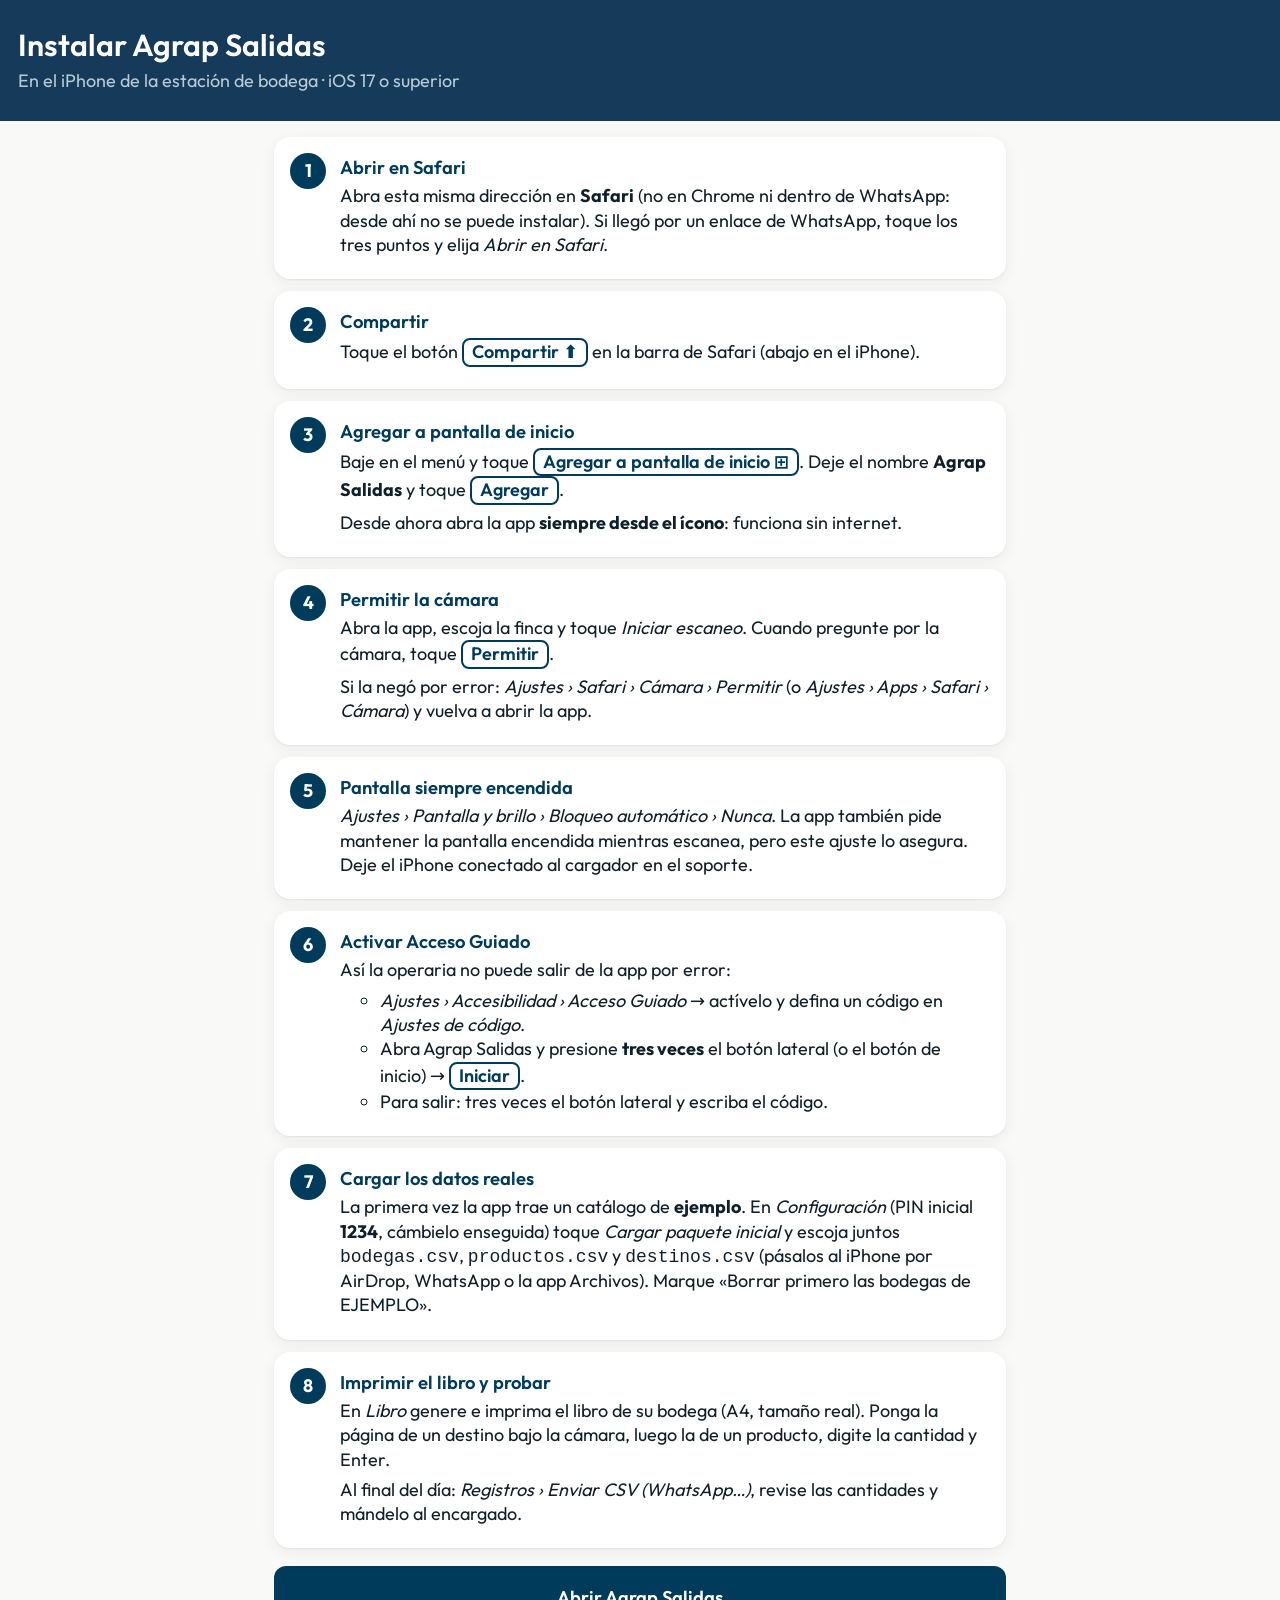
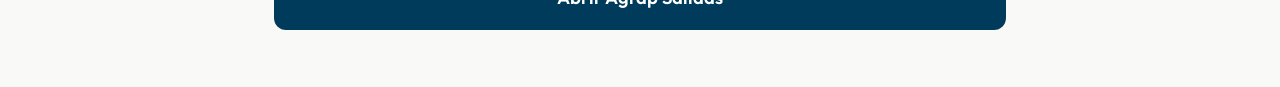
==== instalar.html @ 30c8b743 "Agrap Salidas v1.0.0: PWA de salidas de bodega con QR Lobby por finca, escaneo continuo con jsQR, te" ====
<!doctype html>
<html lang="es">
<head>
  <meta charset="utf-8">
  <meta name="viewport" content="width=device-width, initial-scale=1, viewport-fit=cover">
  <title>Instalar Agrap Salidas</title>
  <meta name="theme-color" content="#00283f">
  <link rel="icon" href="iconos/icono-192.png" type="image/png">
  <link rel="apple-touch-icon" href="iconos/apple-touch-icon.png">
  <link rel="stylesheet" href="css/app.css">
  <style>
    body { padding: 0; }
    .portada { background: var(--azul-lobby); color: var(--crema); padding: calc(28px + env(safe-area-inset-top)) 18px 28px; }
    .portada h1 { color: #fff; font-size: 1.9rem; margin: 0 0 6px; }
    .portada p { margin: 0; color: #b8cad6; }
    .contenido { max-width: 760px; margin: 0 auto; padding: 16px 14px 40px; }
    ol.pasos { list-style: none; counter-reset: paso; padding: 0; margin: 0; }
    ol.pasos > li { counter-increment: paso; position: relative; background: #fff; border-radius: 16px; box-shadow: var(--sombra); padding: 16px 16px 16px 66px; margin-bottom: 12px; }
    ol.pasos > li::before { content: counter(paso); position: absolute; left: 16px; top: 16px; width: 36px; height: 36px; border-radius: 50%; background: var(--azul); color: #fff; font-weight: 700; display: flex; align-items: center; justify-content: center; }
    ol.pasos h2 { font-size: 1.15rem; margin: 4px 0 6px; }
    ol.pasos p, ol.pasos ul { margin: 6px 0; }
    .tecla-ios { display: inline-block; border: 2px solid var(--azul); border-radius: 8px; padding: 0 8px; font-weight: 600; color: var(--azul); white-space: nowrap; }
    .abrir { display: flex; margin: 18px 0; }
    .abrir .btn { flex: 1; min-height: 64px; font-size: 1.15rem; text-decoration: none; }
  </style>
</head>
<body>
  <header class="portada">
    <h1>Instalar Agrap Salidas</h1>
    <p>En el iPhone de la estación de bodega · iOS 17 o superior</p>
  </header>
  <main class="contenido">
    <ol class="pasos">
      <li>
        <h2>Abrir en Safari</h2>
        <p>Abra esta misma dirección en <strong>Safari</strong> (no en Chrome ni dentro de WhatsApp: desde ahí no se puede instalar). Si llegó por un enlace de WhatsApp, toque los tres puntos y elija <em>Abrir en Safari</em>.</p>
      </li>
      <li>
        <h2>Compartir</h2>
        <p>Toque el botón <span class="tecla-ios">Compartir ⬆︎</span> en la barra de Safari (abajo en el iPhone).</p>
      </li>
      <li>
        <h2>Agregar a pantalla de inicio</h2>
        <p>Baje en el menú y toque <span class="tecla-ios">Agregar a pantalla de inicio ⊞</span>. Deje el nombre <strong>Agrap Salidas</strong> y toque <span class="tecla-ios">Agregar</span>.</p>
        <p>Desde ahora abra la app <strong>siempre desde el ícono</strong>: funciona sin internet.</p>
      </li>
      <li>
        <h2>Permitir la cámara</h2>
        <p>Abra la app, escoja la finca y toque <em>Iniciar escaneo</em>. Cuando pregunte por la cámara, toque <span class="tecla-ios">Permitir</span>.</p>
        <p>Si la negó por error: <em>Ajustes › Safari › Cámara › Permitir</em> (o <em>Ajustes › Apps › Safari › Cámara</em>) y vuelva a abrir la app.</p>
      </li>
      <li>
        <h2>Pantalla siempre encendida</h2>
        <p><em>Ajustes › Pantalla y brillo › Bloqueo automático › Nunca</em>. La app también pide mantener la pantalla encendida mientras escanea, pero este ajuste lo asegura. Deje el iPhone conectado al cargador en el soporte.</p>
      </li>
      <li>
        <h2>Activar Acceso Guiado</h2>
        <p>Así la operaria no puede salir de la app por error:</p>
        <ul>
          <li><em>Ajustes › Accesibilidad › Acceso Guiado</em> → actívelo y defina un código en <em>Ajustes de código</em>.</li>
          <li>Abra Agrap Salidas y presione <strong>tres veces</strong> el botón lateral (o el botón de inicio) → <span class="tecla-ios">Iniciar</span>.</li>
          <li>Para salir: tres veces el botón lateral y escriba el código.</li>
        </ul>
      </li>
      <li>
        <h2>Cargar los datos reales</h2>
        <p>La primera vez la app trae un catálogo de <strong>ejemplo</strong>. En <em>Configuración</em> (PIN inicial <strong>1234</strong>, cámbielo enseguida) toque <em>Cargar paquete inicial</em> y escoja juntos <code>bodegas.csv</code>, <code>productos.csv</code> y <code>destinos.csv</code> (pásalos al iPhone por AirDrop, WhatsApp o la app Archivos). Marque «Borrar primero las bodegas de EJEMPLO».</p>
      </li>
      <li>
        <h2>Imprimir el libro y probar</h2>
        <p>En <em>Libro</em> genere e imprima el libro de su bodega (A4, tamaño real). Ponga la página de un destino bajo la cámara, luego la de un producto, digite la cantidad y Enter.</p>
        <p>Al final del día: <em>Registros › Enviar CSV (WhatsApp…)</em>, revise las cantidades y mándelo al encargado.</p>
      </li>
    </ol>
    <div class="abrir"><a class="btn primario" href="./">Abrir Agrap Salidas</a></div>
  </main>
</body>
</html>
---- css/app.css ----
/* Agrap Salidas — formato visual de AGRAP: azul profundo sobre crema, Outfit local.
   Alto contraste para bodega, tipografía grande, sin animaciones decorativas. */

@font-face { font-family: 'Outfit'; font-weight: 400; font-display: swap; src: url('../fuentes/outfit-400.woff2') format('woff2'); }
@font-face { font-family: 'Outfit'; font-weight: 600; font-display: swap; src: url('../fuentes/outfit-600.woff2') format('woff2'); }
@font-face { font-family: 'Outfit'; font-weight: 700; font-display: swap; src: url('../fuentes/outfit-700.woff2') format('woff2'); }

:root {
  --azul: #003b5c;
  --azul-vivo: #00507d;
  --azul-profundo: #00283f;
  --azul-lobby: #153a5a;
  --crema: #f9f9f7;
  --blanco: #ffffff;
  --tinta: #10202b;
  --gris: #5b6770;
  --linea: #d9dcd6;
  --verde: #007a33;
  --verde-fondo: #e3f3e9;
  --amarillo: #fdb913;
  --amarillo-fondo: #fff4d6;
  --rojo: #d92d20;
  --rojo-fondo: #fde8e6;
  --radio: 16px;
  --sombra: 0 1px 2px rgba(0, 40, 63, .06), 0 4px 16px rgba(0, 40, 63, .06);
  --seguro-abajo: env(safe-area-inset-bottom, 0px);
  --seguro-arriba: env(safe-area-inset-top, 0px);
  color-scheme: light;
}

* { box-sizing: border-box; }
html { -webkit-text-size-adjust: 100%; }
body {
  margin: 0; background: var(--crema); color: var(--tinta);
  font-family: 'Outfit', -apple-system, system-ui, sans-serif; font-size: 18px; line-height: 1.35;
  padding-bottom: calc(76px + var(--seguro-abajo));
  -webkit-tap-highlight-color: transparent;
}
h1, h2, h3, h4 { font-weight: 600; margin: 0 0 .5em; line-height: 1.15; }
h2 { font-size: 1.3rem; color: var(--azul); }
h3 { font-size: 1.05rem; }
h4 { font-size: .95rem; color: var(--gris); margin-top: 1em; }
button, input, select { font: inherit; color: inherit; }
[hidden] { display: none !important; }
small { color: var(--gris); }

/* ---------- Botones ---------- */
.btn {
  display: inline-flex; align-items: center; justify-content: center; gap: .4em;
  min-height: 52px; padding: .6em 1.1em; border-radius: 12px; border: 2px solid transparent;
  font-weight: 600; cursor: pointer; touch-action: manipulation; text-align: center;
}
.btn:disabled { opacity: .45; cursor: not-allowed; }
.btn.primario { background: var(--azul); color: var(--blanco); }
.btn.primario:active { background: var(--azul-profundo); }
.btn.secundario { background: var(--blanco); color: var(--azul); border-color: var(--azul); }
.btn.oscuro { background: var(--azul-profundo); color: var(--blanco); }
.btn.peligro { background: var(--rojo); color: var(--blanco); }
.btn.btn-claro { background: rgba(255,255,255,.12); color: var(--crema); border-color: rgba(255,255,255,.35); }
.btn.mini { min-height: 40px; padding: .3em .7em; font-size: .9rem; background: var(--blanco); border-color: var(--linea); color: var(--azul); }
.btn-grande { min-height: 64px; font-size: 1.1rem; }
.btn:focus-visible, .tecla:focus-visible, .lobby-finca:focus-visible { outline: 3px solid var(--amarillo); outline-offset: 2px; }

/* ---------- Cabecera ---------- */
.cabecera {
  position: sticky; top: 0; z-index: 20; display: flex; align-items: center; gap: 10px;
  background: var(--azul-profundo); color: var(--blanco);
  padding: calc(8px + var(--seguro-arriba)) 12px 8px;
}
.cabecera-bodega {
  flex: 1; min-width: 0; text-align: left; background: none; border: 0; color: inherit; padding: 4px 0; cursor: pointer;
  display: flex; flex-direction: column;
}
.cabecera-bodega #bodegaActiva { font-size: 1.35rem; font-weight: 700; white-space: nowrap; overflow: hidden; text-overflow: ellipsis; }
.cabecera-bodega #bodegaActiva::after { content: ' ▾'; font-weight: 400; opacity: .7; }
.cabecera-bodega small { color: #b8cad6; font-size: .8rem; }
.indicador {
  background: var(--amarillo); color: var(--azul-profundo); border: 0; border-radius: 999px;
  padding: 6px 12px; font-weight: 700; font-size: .9rem; cursor: pointer; white-space: nowrap;
}
.indicador.alerta-dias { background: var(--rojo); color: var(--blanco); }
.version { font-size: .75rem; color: #8fa8b8; }
.banda-pendientes { background: var(--rojo); color: var(--blanco); padding: 10px 14px; font-weight: 600; font-size: .95rem; }

/* ---------- Pestañas ---------- */
.pestanas {
  position: fixed; left: 0; right: 0; bottom: 0; z-index: 20; display: grid; grid-template-columns: repeat(4, 1fr);
  background: var(--blanco); border-top: 1px solid var(--linea); padding-bottom: var(--seguro-abajo);
}
.pestana {
  min-height: 68px; border: 0; background: none; color: var(--gris); font-size: .82rem; font-weight: 600;
  display: flex; flex-direction: column; align-items: center; justify-content: center; gap: 2px; cursor: pointer;
}
.pestana span { font-size: 1.45rem; line-height: 1; }
.pestana.activa { color: var(--azul); box-shadow: inset 0 3px 0 var(--azul); }

main { max-width: 980px; margin: 0 auto; }
.pantalla { padding: 12px; }
body[data-pantalla="escanear"] .pantalla[data-pantalla="escanear"] { padding: 0; }

/* ---------- Lobby ---------- */
body.en-lobby { overflow: hidden; }
.lobby {
  position: fixed; inset: 0; z-index: 50; overflow-y: auto; background: var(--azul-lobby); color: var(--crema);
  padding: calc(24px + var(--seguro-arriba)) 18px calc(24px + var(--seguro-abajo));
  display: flex; flex-direction: column;
}
.lobby-marca { display: flex; align-items: center; gap: 14px; margin-bottom: 28px; }
.lobby-marca h1 { font-size: 1.9rem; margin: 0; color: var(--blanco); }
.lobby-marca p { margin: 0; color: #b8cad6; }
.lobby-pregunta { color: var(--blanco); font-size: 1.6rem; margin-bottom: 16px; }
.lobby-fincas { display: grid; grid-template-columns: repeat(auto-fill, minmax(260px, 1fr)); gap: 12px; }
.lobby-finca {
  display: grid; grid-template-columns: auto 1fr; grid-template-rows: auto auto; column-gap: 14px; align-items: center;
  min-height: 92px; padding: 14px 18px; border-radius: var(--radio); text-align: left; cursor: pointer;
  background: rgba(255,255,255,.08); border: 2px solid rgba(255,255,255,.22); color: var(--blanco);
}
.lobby-finca:active { background: rgba(255,255,255,.18); }
.lobby-finca.actual { border-color: var(--amarillo); background: rgba(253,185,19,.12); }
.lobby-codigo { grid-row: span 2; font-size: 1rem; font-weight: 700; background: var(--crema); color: var(--azul-profundo); border-radius: 10px; padding: 8px 10px; }
.lobby-nombre { font-size: 1.45rem; font-weight: 700; }
.lobby-sub { font-size: .9rem; color: #b8cad6; }
.lobby-vacio { color: #b8cad6; }
.lobby-pie { margin-top: auto; padding-top: 28px; display: flex; align-items: center; justify-content: space-between; color: #8fa8b8; font-size: .85rem; }

/* ---------- Escanear ---------- */
.camara { position: relative; background: #000; height: 38vh; min-height: 220px; max-height: 420px; overflow: hidden; }
.camara video { width: 100%; height: 100%; object-fit: cover; display: block; }
.guia { position: absolute; inset: 14% 22%; border: 3px solid rgba(253,185,19,.9); border-radius: 14px; pointer-events: none; }
.btn-iniciar { position: absolute; left: 50%; top: 50%; transform: translate(-50%, -50%); min-height: 72px; font-size: 1.25rem; padding: 0 28px; }
.camara-estado { position: absolute; left: 0; right: 0; bottom: 10px; text-align: center; color: var(--blanco); font-weight: 600; }

.franja-destino {
  position: sticky; top: calc(58px + var(--seguro-arriba)); z-index: 10;
  background: var(--amarillo-fondo); border-bottom: 3px solid var(--amarillo); padding: 10px 14px;
}
.franja-destino.con-despacho { background: var(--azul); color: var(--blanco); border-bottom-color: var(--azul-profundo); }
.franja-id { font-weight: 700; font-size: 1.05rem; color: var(--amarillo); }
.franja-datos { display: grid; grid-template-columns: 1fr 1fr 1.4fr; gap: 10px; font-size: 1.15rem; font-weight: 600; }
.franja-datos span { display: flex; flex-direction: column; min-width: 0; overflow-wrap: anywhere; }
.franja-datos small { color: #b8cad6; font-size: .72rem; font-weight: 400; text-transform: uppercase; letter-spacing: .04em; }
.franja-vacia { font-size: 1.2rem; font-weight: 700; color: var(--azul-profundo); }

.mensaje-lectura { margin: 10px 12px 0; padding: 12px 14px; border-radius: 12px; font-size: 1.1rem; font-weight: 600; background: var(--blanco); border: 2px solid var(--linea); min-height: 52px; }
.mensaje-lectura.ok { background: var(--verde-fondo); border-color: var(--verde); color: #004d20; }
.mensaje-lectura.error { background: var(--rojo-fondo); border-color: var(--rojo); color: #8a1a12; font-size: 1.2rem; }
.mensaje-lectura.aviso { background: var(--amarillo-fondo); border-color: var(--amarillo); }

.ultimo { margin: 10px 12px 0; padding: 12px 14px; background: var(--blanco); border-radius: var(--radio); box-shadow: var(--sombra); }
.ultimo:empty { display: none; }
.ultimo-nombre { font-size: 1.45rem; font-weight: 700; color: var(--azul-profundo); }
.ultimo-cant { font-size: 2rem; font-weight: 700; color: var(--azul); }
.ultimo-vacio { font-size: 1.2rem; font-weight: 600; color: var(--gris); }

.acumulado-caja { margin: 10px 12px 0; padding: 12px 14px; background: var(--blanco); border-radius: var(--radio); box-shadow: var(--sombra); }
.acumulado-caja h3 { color: var(--gris); font-size: .9rem; text-transform: uppercase; letter-spacing: .05em; }
.tabla-acumulado td { font-size: 1.05rem; }
.tabla-acumulado td.num:nth-child(2) { font-weight: 700; font-size: 1.2rem; }

.acciones-escaneo { display: grid; grid-template-columns: 1fr 1.3fr 1fr; gap: 8px; padding: 12px; }

/* Teclado de cantidad: pantalla completa */
.capa-cantidad {
  position: fixed; inset: 0; z-index: 60; background: var(--crema); display: flex; flex-direction: column;
  padding: calc(12px + var(--seguro-arriba)) 14px calc(12px + var(--seguro-abajo)); overflow-y: auto;
}
.cantidad-producto { display: flex; gap: 14px; align-items: center; background: var(--azul); color: var(--blanco); border-radius: var(--radio); padding: 16px; }
.cantidad-foto { width: 96px; height: 96px; object-fit: cover; border-radius: 12px; background: var(--blanco); flex: none; }
.cantidad-nombre { font-size: 1.9rem; font-weight: 700; line-height: 1.1; }
.cantidad-unidad { font-size: 1.35rem; color: var(--amarillo); font-weight: 600; margin-top: 4px; }
.cantidad-codigo { font-size: .9rem; color: #b8cad6; margin-top: 4px; }
.cantidad-fila { display: flex; align-items: baseline; gap: 12px; margin: 14px 0; }
.cantidad-visor {
  flex: 1; text-align: right; font-size: 3.4rem; font-weight: 700; background: var(--blanco); border: 3px solid var(--azul);
  border-radius: var(--radio); padding: 4px 18px; min-height: 84px; font-variant-numeric: tabular-nums; overflow: hidden;
}
.cantidad-visor.sacudir { border-color: var(--rojo); background: var(--rojo-fondo); }
.cantidad-und { font-size: 1.5rem; font-weight: 700; color: var(--azul); min-width: 60px; }

.teclado { display: grid; grid-template-columns: repeat(3, 1fr); gap: 10px; flex: 1; max-height: 560px; }
.tecla {
  min-height: 72px; border-radius: 14px; border: 2px solid var(--linea); background: var(--blanco); color: var(--tinta);
  font-size: 2rem; font-weight: 700; cursor: pointer; touch-action: manipulation; user-select: none;
}
.tecla:active { background: #e8edf1; }
.tecla-borrar { font-size: 1.2rem; color: var(--azul); }
.tecla-cancelar { font-size: 1.2rem; background: var(--rojo-fondo); color: #8a1a12; border-color: var(--rojo); }
.tecla-ok { grid-column: span 2; font-size: 1.5rem; background: var(--verde); color: var(--blanco); border-color: var(--verde); }

/* ---------- Tarjetas, tablas, formularios ---------- */
.tarjeta { background: var(--blanco); border-radius: var(--radio); box-shadow: var(--sombra); padding: 16px; margin-bottom: 14px; }
.tabla { width: 100%; border-collapse: collapse; font-size: .95rem; }
.tabla th { text-align: left; font-weight: 600; color: var(--gris); font-size: .8rem; text-transform: uppercase; letter-spacing: .03em; border-bottom: 2px solid var(--linea); padding: 6px; }
.tabla td { border-bottom: 1px solid var(--linea); padding: 8px 6px; vertical-align: top; }
.tabla .num { text-align: right; font-variant-numeric: tabular-nums; white-space: nowrap; }
.tabla tr.inactivo td { color: #9aa3a9; text-decoration: line-through; }
.tabla tr.inactivo td.acciones-celda { text-decoration: none; }
.acciones-celda { white-space: nowrap; text-align: right; }
.acciones-celda .btn + .btn { margin-left: 4px; }
.tabla-scroll { overflow-x: auto; max-height: 60vh; overflow-y: auto; -webkit-overflow-scrolling: touch; }
.tabla-scroll.corta { max-height: 30vh; }
.vacio { color: var(--gris); }
.nota { color: var(--gris); font-size: .9rem; }
.fila-botones { display: flex; flex-wrap: wrap; gap: 8px; margin: 10px 0; }
.fila-botones .btn-grande { flex: 1 1 220px; }
.fila-campos { display: flex; flex-wrap: wrap; gap: 10px; }
.fila-campos > .campo { flex: 1 1 200px; }
.campo { display: flex; flex-direction: column; gap: 4px; margin: 8px 0; }
.campo > span { font-size: .85rem; color: var(--gris); font-weight: 600; }
.campo input:not([type=checkbox]), .campo select {
  min-height: 52px; border: 2px solid var(--linea); border-radius: 10px; padding: 8px 12px; background: var(--blanco); width: 100%;
}
.campo input:focus, .campo select:focus { border-color: var(--azul); outline: none; }
.campo input[readonly] { background: #f0f1ee; color: var(--gris); }
.campo.check { flex-direction: row; align-items: center; gap: 10px; }
.campo.check input { width: 26px; height: 26px; accent-color: var(--azul); }
.campo.check > span { font-size: 1rem; color: var(--tinta); font-weight: 400; }
.segmentos { display: flex; gap: 6px; margin: 10px 0; }
.segmento { flex: 1; min-height: 48px; border: 2px solid var(--azul); background: var(--blanco); color: var(--azul); border-radius: 10px; font-weight: 600; cursor: pointer; }
.segmento.activo { background: var(--azul); color: var(--blanco); }
.alerta { border-radius: 12px; padding: 12px 14px; margin-bottom: 12px; }
.alerta-aviso { background: var(--amarillo-fondo); border: 2px solid var(--amarillo); }
.alerta-info { background: #e5eff6; border: 2px solid var(--azul-vivo); }
.alerta-error { background: var(--rojo-fondo); border: 2px solid var(--rojo); margin: 12px; }
.resumen { padding-left: 1.2em; }
.pendientes-texto { font-weight: 600; color: var(--rojo); }
.pendientes-texto.ok { color: var(--verde); }
.fecha-larga { text-transform: capitalize; font-weight: 600; color: var(--azul); }
details.reexportar { margin-top: 10px; border-top: 1px solid var(--linea); padding-top: 10px; }
details summary { cursor: pointer; font-weight: 600; color: var(--azul); min-height: 40px; display: flex; align-items: center; }

.despacho { border: 2px solid var(--linea); border-radius: 12px; padding: 10px 12px; margin-bottom: 8px; }
.despacho summary { display: block; list-style: none; }
.despacho summary::-webkit-details-marker { display: none; }
.despacho-cab { display: flex; justify-content: space-between; align-items: center; gap: 8px; font-size: 1.1rem; }
.despacho-sub { color: var(--gris); font-size: .9rem; }
.etiqueta { display: inline-block; border-radius: 999px; padding: 2px 10px; font-size: .8rem; font-weight: 700; margin-left: 6px; }
.etiqueta.exportado { background: #dce8f1; color: var(--azul); }
.etiqueta.pendiente { background: var(--amarillo-fondo); color: #7a5600; border: 1px solid var(--amarillo); }
.etiqueta.parcial { background: var(--amarillo-fondo); color: #7a5600; }
.etiqueta.abierto { background: var(--verde-fondo); color: var(--verde); }
.etiqueta.vacio { background: #eceeea; color: var(--gris); }

/* ---------- Diálogos y avisos ---------- */
.capa { position: fixed; inset: 0; z-index: 80; background: rgba(0, 25, 40, .55); display: flex; align-items: center; justify-content: center; padding: 16px; }
.dialogo { background: var(--blanco); border-radius: 20px; padding: 20px; width: 100%; max-width: 560px; max-height: 90vh; overflow-y: auto; box-shadow: 0 10px 40px rgba(0,0,0,.25); }
.dialogo h2 { font-size: 1.4rem; }
.dialogo-texto { font-size: 1.1rem; }
.dialogo-botones { display: flex; gap: 10px; margin-top: 16px; }
.dialogo-botones .btn { flex: 1; min-height: 60px; font-size: 1.1rem; }
.dialogo-pin { max-width: 420px; }
.pin-puntos { text-align: center; font-size: 2.2rem; letter-spacing: .3em; margin: 6px 0 14px; min-height: 52px; color: var(--azul); }
.dialogo-pin .teclado { max-height: none; }
.confirmar-deshacer { background: var(--rojo-fondo); border-radius: 12px; padding: 12px; margin: 8px 0; }
.error-form { color: var(--rojo); font-weight: 600; }
.toast {
  position: fixed; left: 12px; right: 12px; bottom: calc(84px + var(--seguro-abajo)); z-index: 90; max-width: 600px; margin: 0 auto;
  background: var(--azul-profundo); color: var(--blanco); padding: 14px 16px; border-radius: 12px; font-weight: 600; box-shadow: 0 6px 24px rgba(0,0,0,.25);
}
.toast.ok { background: var(--verde); }
.toast.error { background: var(--rojo); }
.toast.aviso { background: var(--amarillo); color: var(--azul-profundo); }

/* ---------- Vista previa del libro en pantalla ---------- */
.vista-libro { display: flex; flex-direction: column; align-items: center; gap: 16px; overflow-x: auto; padding-bottom: 20px; }
.vista-libro .hoja { box-shadow: var(--sombra); background: var(--blanco); transform-origin: top center; }
@media (max-width: 820px) { .vista-libro .hoja { zoom: .42; } }

@media (min-width: 700px) {
  .camara { height: 42vh; }
  .franja-datos { font-size: 1.35rem; }
}

/* ---------- Hojas del libro (medidas físicas; iguales en pantalla e impresión) ---------- */
.hoja {
  width: 210mm; height: 297mm; padding: 10mm 10mm 8mm; overflow: hidden; display: flex; flex-direction: column;
  background: #fff; color: #000; font-family: 'Outfit', sans-serif;
}
.hoja-cab { display: flex; align-items: center; justify-content: space-between; gap: 6mm; height: 14mm; border-bottom: .6mm solid #000; flex: none; }
.hoja-bodega { font-size: 15pt; font-weight: 700; }
.hoja-seccion { font-size: 10pt; overflow: hidden; max-height: 12mm; font-weight: 600; text-align: center; flex: 1; }
.hoja-app { font-size: 8pt; color: #555; }
.hoja-pie { display: none; }
.rejilla { display: grid; grid-template-columns: repeat(3, 1fr); grid-auto-rows: auto; margin-top: 4mm; }
.rejilla > .celda, .rejilla > .celda-vacia { height: 49mm; }
.cat-titulo { grid-column: 1 / -1; height: 9mm; display: flex; align-items: flex-end; padding: 0 1mm 1mm; font-size: 12pt; font-weight: 700; border-bottom: .4mm solid #000; }
.celda {
  display: flex; flex-direction: column; align-items: center; justify-content: flex-start; text-align: center;
  padding: 3mm 3mm 2mm; border: .25mm dashed #b5b5b5; margin: -.125mm; overflow: hidden;
}
.qr svg { width: 30mm; height: 30mm; display: block; }
.celda-nombre { font-size: 10pt; font-weight: 700; line-height: 1.12; margin-top: 1.5mm; max-height: 2.3em; overflow: hidden; }
.celda-linea { font-size: 9pt; line-height: 1.15; }
.celda-linea.fuerte { font-weight: 600; }
.qr-texto { font-family: ui-monospace, Menlo, monospace; font-size: 7pt; color: #555; margin-top: auto; }
.comandos { display: grid; grid-template-rows: 1fr 1fr; flex: 1; }
.comando { display: flex; flex-direction: column; align-items: center; justify-content: center; border-bottom: .3mm dashed #b5b5b5; }
.comando:last-child { border-bottom: 0; }
.qr-grande svg { width: 85mm; height: 85mm; display: block; }
.comando-titulo { font-size: 26pt; font-weight: 700; margin-top: 3mm; }
.comando-desc { font-size: 12pt; }

/* ---------- Revisión antes de exportar ---------- */
.dialogo-revision { max-width: 760px; }
.revision-resumen { font-weight: 700; color: var(--azul); }
.revision-despacho { border: 2px solid var(--linea); border-radius: 12px; padding: 8px 10px; margin-bottom: 10px; }
.revision-cab { color: var(--gris); font-size: .9rem; margin-bottom: 4px; }
.revision-cab strong { color: var(--azul); }
.revision-linea { display: grid; grid-template-columns: 1fr auto auto; gap: 8px; align-items: center; padding: 8px 0; border-top: 1px solid var(--linea); }
.revision-linea:first-of-type { border-top: 0; }
.revision-prod div { font-weight: 600; }
.revision-edit { display: flex; align-items: center; gap: 6px; }
.revision-cant { width: 110px; min-height: 52px; font-size: 1.3rem; font-weight: 700; text-align: right; border: 2px solid var(--linea); border-radius: 10px; padding: 4px 10px; }
.revision-cant:focus { border-color: var(--azul); outline: none; }
.revision-cant.invalida { border-color: var(--rojo); background: var(--rojo-fondo); }
.revision-und { min-width: 38px; color: var(--gris); font-weight: 600; }
.revision-linea.editada .revision-cant { border-color: var(--amarillo); background: var(--amarillo-fondo); }
.revision-linea.quitada .revision-prod { text-decoration: line-through; color: #9aa3a9; }
.revision-linea.quitada .quitar { background: var(--amarillo-fondo); }
.revision-linea.exportada { opacity: .6; }
@media (max-width: 520px) {
  .revision-linea { grid-template-columns: 1fr auto; }
  .revision-linea .quitar { grid-column: 2; }
}
.tarjeta-nuevos { border: 3px solid var(--azul); }
.marcas-bodegas { display: flex; flex-wrap: wrap; gap: 4px 18px; }
.foto-nuevo { width: 96px; height: 96px; object-fit: cover; border-radius: 12px; border: 2px solid var(--linea); }
.pestanas-2 { grid-template-columns: repeat(2, 1fr); }
.cabecera-oficina { cursor: default; }
.cabecera-oficina span { font-size: 1.25rem; font-weight: 700; }
.pestanas-3 { grid-template-columns: repeat(3, 1fr); }
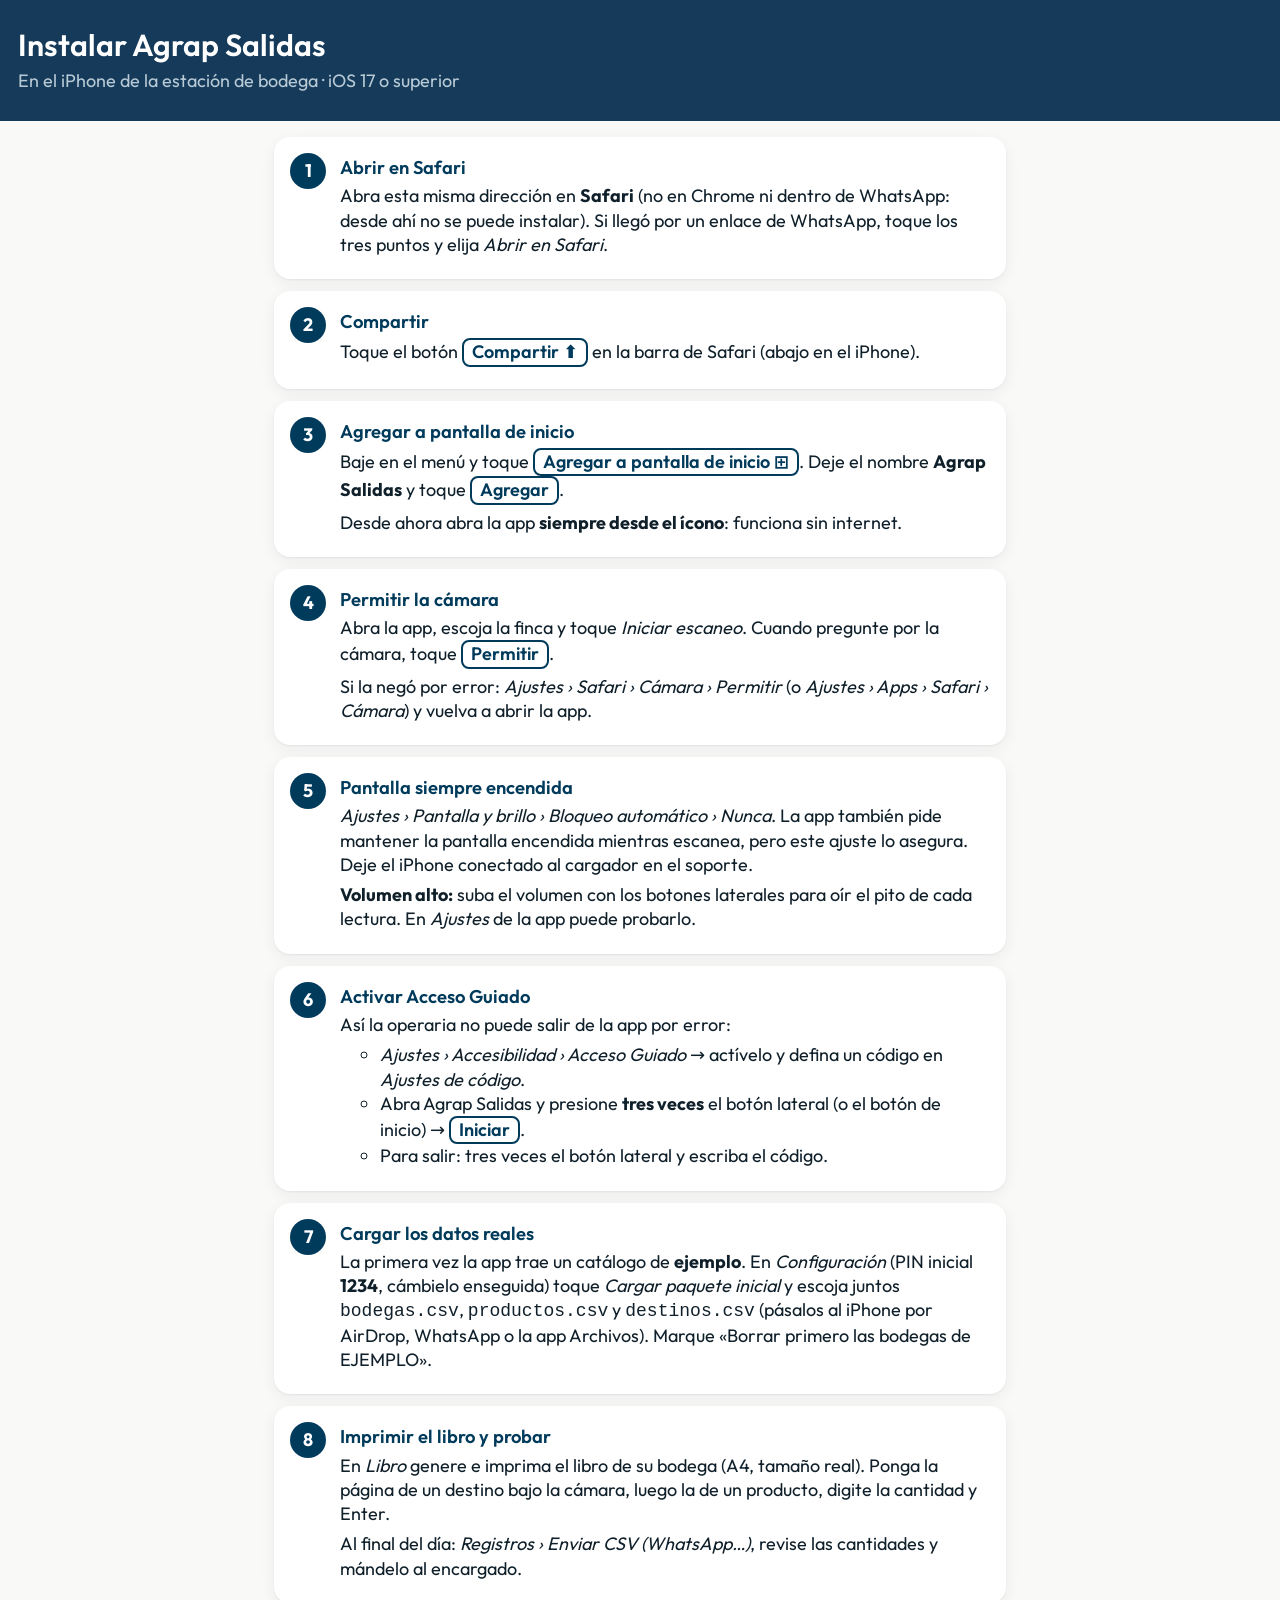
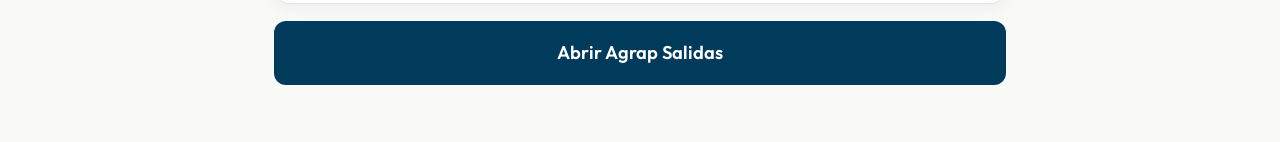
==== commit 656876bf: "v1.0.1: pito de lector más fuerte, suena con el iPhone en silencio - Pito de lectura agudo (2,7 kHz)" ====
--- a/instalar.html
+++ b/instalar.html
@@ -52,6 +52,7 @@
       <li>
         <h2>Pantalla siempre encendida</h2>
         <p><em>Ajustes › Pantalla y brillo › Bloqueo automático › Nunca</em>. La app también pide mantener la pantalla encendida mientras escanea, pero este ajuste lo asegura. Deje el iPhone conectado al cargador en el soporte.</p>
+        <p><strong>Volumen alto:</strong> suba el volumen con los botones laterales para oír el pito de cada lectura. En <em>Ajustes</em> de la app puede probarlo.</p>
       </li>
       <li>
         <h2>Activar Acceso Guiado</h2>
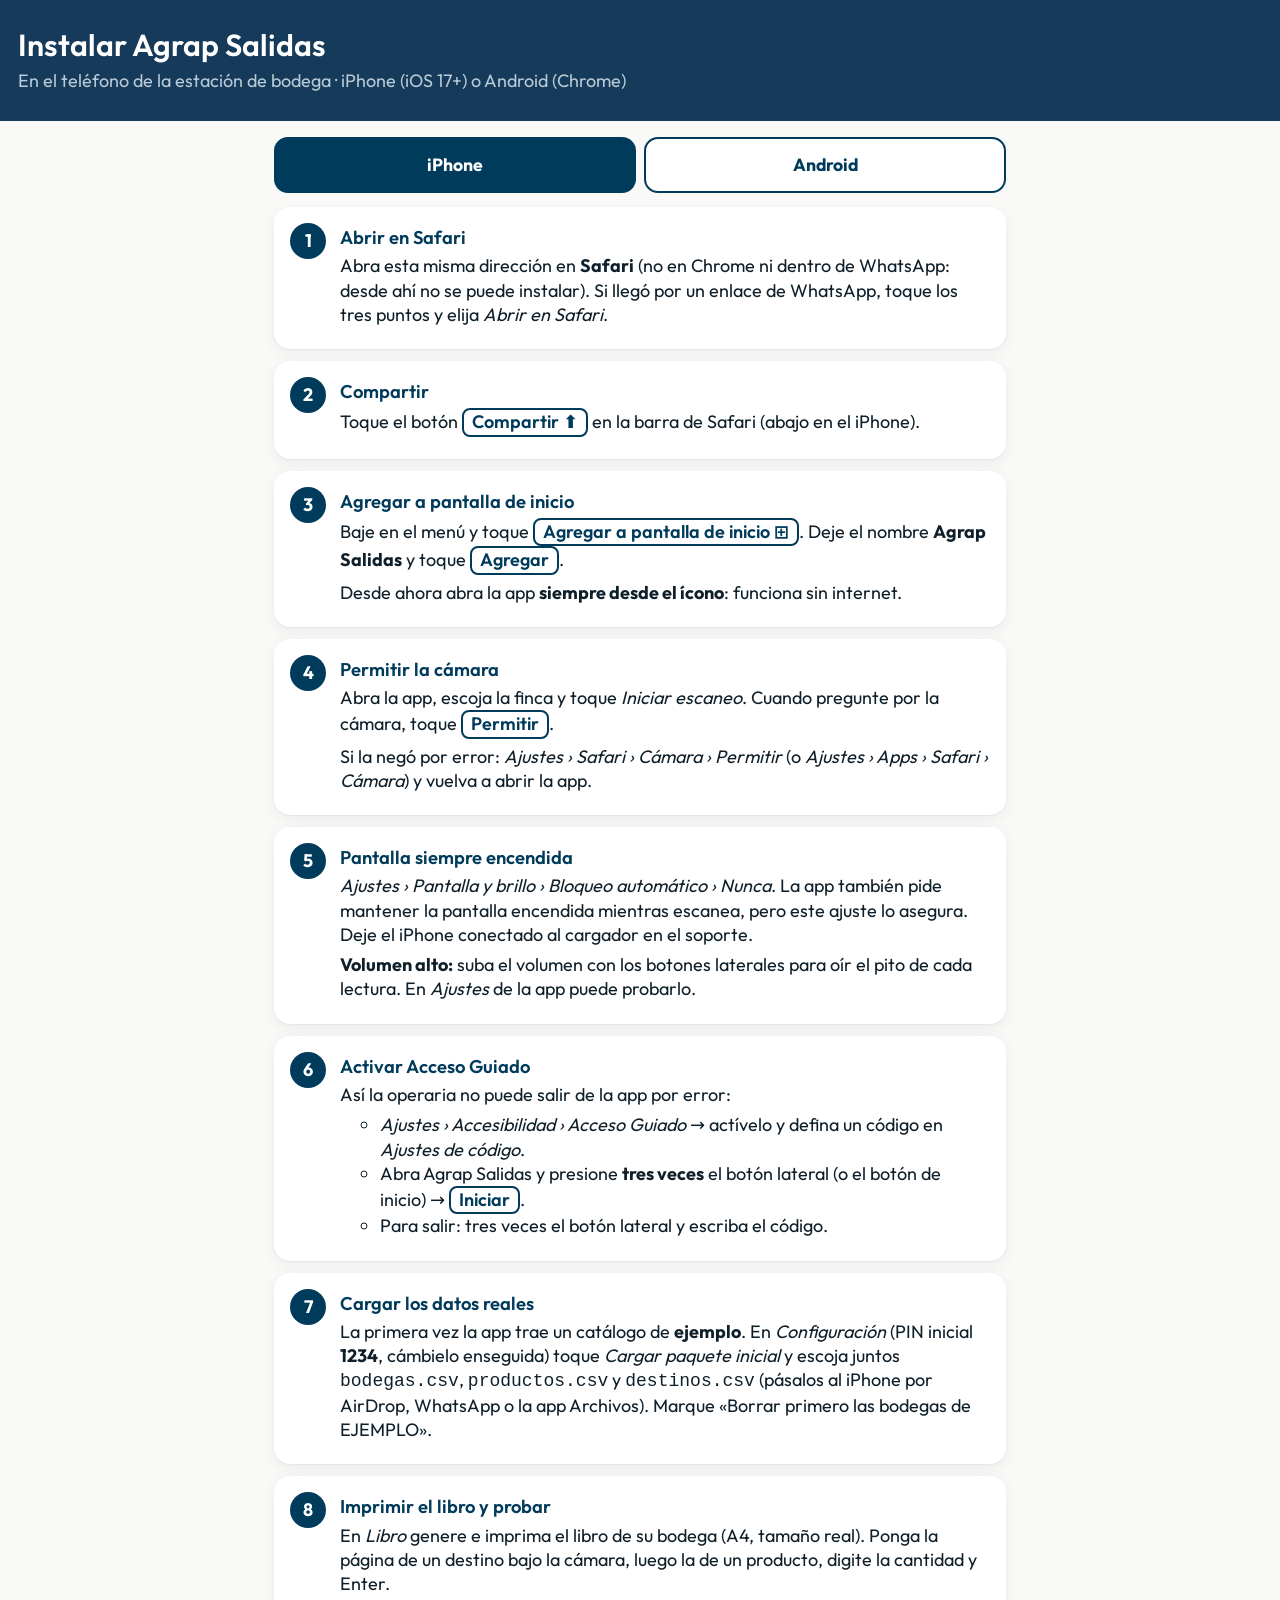
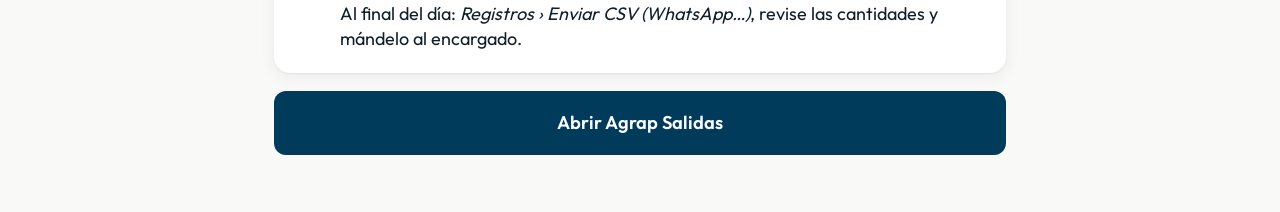
==== commit 35f29464: "v1.4.0: Android y usuarios de oficina a prueba Android - Botón atrás: cierra el diálogo o el teclado" ====
--- a/instalar.html
+++ b/instalar.html
@@ -20,6 +20,9 @@
     ol.pasos h2 { font-size: 1.15rem; margin: 4px 0 6px; }
     ol.pasos p, ol.pasos ul { margin: 6px 0; }
     .tecla-ios { display: inline-block; border: 2px solid var(--azul); border-radius: 8px; padding: 0 8px; font-weight: 600; color: var(--azul); white-space: nowrap; }
+    .sistemas { display: flex; gap: 8px; margin: 0 0 14px; }
+    .sistemas button { flex: 1; min-height: 56px; font-size: 1.1rem; font-weight: 700; border-radius: 14px; border: 2px solid var(--azul); background: #fff; color: var(--azul); cursor: pointer; }
+    .sistemas button[aria-pressed="true"] { background: var(--azul); color: #fff; }
     .abrir { display: flex; margin: 18px 0; }
     .abrir .btn { flex: 1; min-height: 64px; font-size: 1.15rem; text-decoration: none; }
   </style>
@@ -27,10 +30,14 @@
 <body>
   <header class="portada">
     <h1>Instalar Agrap Salidas</h1>
-    <p>En el iPhone de la estación de bodega · iOS 17 o superior</p>
+    <p>En el teléfono de la estación de bodega · iPhone (iOS 17+) o Android (Chrome)</p>
   </header>
   <main class="contenido">
-    <ol class="pasos">
+    <div class="sistemas" role="group" aria-label="Sistema del teléfono">
+      <button type="button" data-sistema="iphone" aria-pressed="true">iPhone</button>
+      <button type="button" data-sistema="android" aria-pressed="false">Android</button>
+    </div>
+    <ol class="pasos" data-sistema="iphone">
       <li>
         <h2>Abrir en Safari</h2>
         <p>Abra esta misma dirección en <strong>Safari</strong> (no en Chrome ni dentro de WhatsApp: desde ahí no se puede instalar). Si llegó por un enlace de WhatsApp, toque los tres puntos y elija <em>Abrir en Safari</em>.</p>
@@ -73,7 +80,57 @@
         <p>Al final del día: <em>Registros › Enviar CSV (WhatsApp…)</em>, revise las cantidades y mándelo al encargado.</p>
       </li>
     </ol>
+    <ol class="pasos" data-sistema="android" hidden>
+      <li>
+        <h2>Abrir en Chrome</h2>
+        <p>Abra esta misma dirección en <strong>Chrome</strong> (no dentro de WhatsApp). Si llegó por un enlace de WhatsApp, toque los tres puntos <span class="tecla-ios">⋮</span> y elija <em>Abrir en Chrome</em>.</p>
+      </li>
+      <li>
+        <h2>Instalar la app</h2>
+        <p>Toque <span class="tecla-ios">⋮</span> arriba a la derecha y luego <span class="tecla-ios">Instalar app</span> (en algunos teléfonos dice <em>Agregar a pantalla principal</em>). Confirme con <span class="tecla-ios">Instalar</span>.</p>
+        <p>También puede abrir la app y tocar <span class="tecla-ios">⊕ Instalar en este teléfono</span> en la pantalla de inicio. Desde ahora ábrala <strong>siempre desde el ícono</strong>: funciona sin internet.</p>
+      </li>
+      <li>
+        <h2>Permitir la cámara</h2>
+        <p>Abra la app, ingrese con su usuario, escoja la finca y toque <em>Iniciar escaneo</em>. Cuando pregunte por la cámara, toque <span class="tecla-ios">Mientras la app está en uso</span> o <span class="tecla-ios">Permitir</span>.</p>
+        <p>Si la negó por error: mantenga presionado el ícono de la app › <em>Información de la app › Permisos › Cámara › Permitir</em>, y vuelva a abrirla.</p>
+      </li>
+      <li>
+        <h2>Pantalla encendida y volumen</h2>
+        <p><em>Ajustes › Pantalla › Tiempo de espera de la pantalla</em> → el máximo. La app también pide mantener la pantalla encendida mientras escanea. Deje el teléfono conectado al cargador en el soporte.</p>
+        <p>Suba el <strong>volumen multimedia</strong> (botón lateral → el control de música) para oír el pito. En <em>Ajustes</em> de la app puede probarlo.</p>
+      </li>
+      <li>
+        <h2>Fijar la app</h2>
+        <p>Así la operaria no puede salir de la app por error:</p>
+        <ul>
+          <li><em>Ajustes › Seguridad › Más ajustes de seguridad › Fijar apps</em> (o <em>Fijar pantalla</em>) → actívelo y marque <em>Pedir PIN para dejar de fijar</em>.</li>
+          <li>Abra Agrap Salidas, toque el botón de <em>apps recientes</em> ▢, toque el ícono de la app arriba y elija <span class="tecla-ios">Fijar</span>.</li>
+          <li>Para salir: mantenga <em>Atrás</em> y <em>Recientes</em> a la vez (o deslice hacia arriba y mantenga) y escriba el PIN del teléfono.</li>
+        </ul>
+        <p>Dentro de la app el botón <em>Atrás</em> solo cierra la ventana abierta: no saca de la app.</p>
+      </li>
+      <li>
+        <h2>Recibir el catálogo y los usuarios</h2>
+        <p>La oficina manda <code>catalogo_….json</code> por WhatsApp. Ábralo en WhatsApp › <span class="tecla-ios">⋮</span> › <em>Guardar</em> (queda en <em>Descargas</em>). En la app: <em>Ajustes (encargado)</em> (PIN inicial <strong>1234</strong>, cámbielo enseguida) › <em>Recibir catálogo de la oficina</em> y escoja el archivo.</p>
+        <p>Si la oficina creó usuarios, desde ese momento cada persona ingresa con su usuario y contraseña y solo ve sus fincas.</p>
+      </li>
+      <li>
+        <h2>Probar</h2>
+        <p>Ponga la página de un destino bajo la cámara, escriba 3 letras de la labor, luego la página de un producto, digite la cantidad, Enter, y 3 letras de quien recibe.</p>
+        <p>Al final del día: <em>Registros › Enviar CSV</em>, revise las cantidades y escoja WhatsApp.</p>
+      </li>
+    </ol>
     <div class="abrir"><a class="btn primario" href="./">Abrir Agrap Salidas</a></div>
   </main>
+  <script>
+    // Muestra los pasos del sistema del teléfono (se puede cambiar con los botones).
+    const mostrar = (s) => {
+      document.querySelectorAll('ol.pasos').forEach((ol) => { ol.hidden = ol.dataset.sistema !== s; });
+      document.querySelectorAll('.sistemas button').forEach((b) => b.setAttribute('aria-pressed', String(b.dataset.sistema === s)));
+    };
+    document.querySelectorAll('.sistemas button').forEach((b) => b.addEventListener('click', () => mostrar(b.dataset.sistema)));
+    if (/android/i.test(navigator.userAgent)) mostrar('android');
+  </script>
 </body>
 </html>
--- a/css/app.css
+++ b/css/app.css
@@ -121,7 +121,12 @@
 .lobby-nombre { font-size: 1.45rem; font-weight: 700; }
 .lobby-sub { font-size: .9rem; color: #b8cad6; }
 .lobby-vacio { color: #b8cad6; }
-.lobby-pie { margin-top: auto; padding-top: 28px; display: flex; align-items: center; justify-content: space-between; color: #8fa8b8; font-size: .85rem; }
+.lobby-ingreso { display: flex; flex-direction: column; gap: 12px; max-width: 420px; }
+.lobby-input { min-height: 60px; font-size: 1.35rem; border-radius: var(--radio); border: 2px solid rgba(255,255,255,.35); background: rgba(255,255,255,.95); color: var(--azul-profundo); padding: 8px 16px; }
+.lobby-input:focus { outline: 3px solid var(--amarillo); outline-offset: 1px; }
+.lobby-error { color: #ffb4a8; font-weight: 600; min-height: 1.3em; margin: 0; }
+.lobby-salir { grid-column: 1 / -1; justify-self: start; margin-top: 6px; }
+.lobby-pie { margin-top: auto; padding-top: 28px; display: flex; flex-wrap: wrap; gap: 10px; align-items: center; justify-content: space-between; color: #8fa8b8; font-size: .85rem; }
 
 /* ---------- Escanear ---------- */
 .camara { position: relative; background: #000; height: 38vh; min-height: 220px; max-height: 420px; overflow: hidden; }
@@ -329,3 +334,25 @@
 .cabecera-oficina { cursor: default; }
 .cabecera-oficina span { font-size: 1.25rem; font-weight: 700; }
 .pestanas-3 { grid-template-columns: repeat(3, 1fr); }
+
+/* ---------- ¿Quién recibe? ---------- */
+.franja-recibe { display: flex; align-items: center; justify-content: space-between; gap: 10px; margin-top: 6px; padding-top: 6px; border-top: 1px solid rgba(255,255,255,.2); font-size: 1.15rem; font-weight: 700; }
+.franja-recibe span { display: flex; flex-direction: column; }
+.franja-recibe small { color: #b8cad6; font-size: .72rem; font-weight: 400; text-transform: uppercase; letter-spacing: .04em; }
+.btn-cambiar { background: rgba(255,255,255,.15) !important; color: #fff !important; border-color: rgba(255,255,255,.4) !important; }
+.dialogo-persona { max-width: 600px; }
+.persona-sub { color: var(--gris); margin: -4px 0 10px; }
+.persona-input { width: 100%; min-height: 64px; font-size: 1.6rem; font-weight: 600; border: 3px solid var(--azul); border-radius: 14px; padding: 8px 16px; }
+.persona-input:focus { outline: none; border-color: var(--azul-vivo); }
+.persona-nota { color: var(--gris); font-size: .95rem; min-height: 1.3em; margin: 8px 0; }
+.persona-sugerencias { display: flex; flex-direction: column; gap: 8px; max-height: 46vh; overflow-y: auto; }
+.persona-opcion { display: flex; justify-content: space-between; align-items: center; gap: 10px; min-height: 64px; padding: 10px 16px; border-radius: 14px; border: 2px solid var(--linea); background: var(--blanco); font-size: 1.35rem; font-weight: 700; color: var(--azul-profundo); text-align: left; cursor: pointer; touch-action: manipulation; }
+.persona-opcion:active { background: #e8edf1; }
+.persona-opcion small { font-size: .85rem; font-weight: 400; color: var(--gris); white-space: nowrap; }
+.persona-opcion.persona-nueva { border-style: dashed; border-color: var(--azul); color: var(--azul); }
+.persona-opcion.persona-misma { background: var(--azul); color: #fff; border-color: var(--azul); }
+.persona-opcion.persona-misma small { color: #b8cad6; }
+.ultimo-recibe { font-size: 1.2rem; font-weight: 600; color: var(--verde); }
+/* En el iPhone el teclado tapa la mitad de abajo: el diálogo del nombre va arriba. */
+.capa:has(.dialogo-persona) { align-items: flex-start; padding-top: calc(10px + var(--seguro-arriba)); }
+.dialogo-persona .persona-sugerencias { max-height: 34vh; }
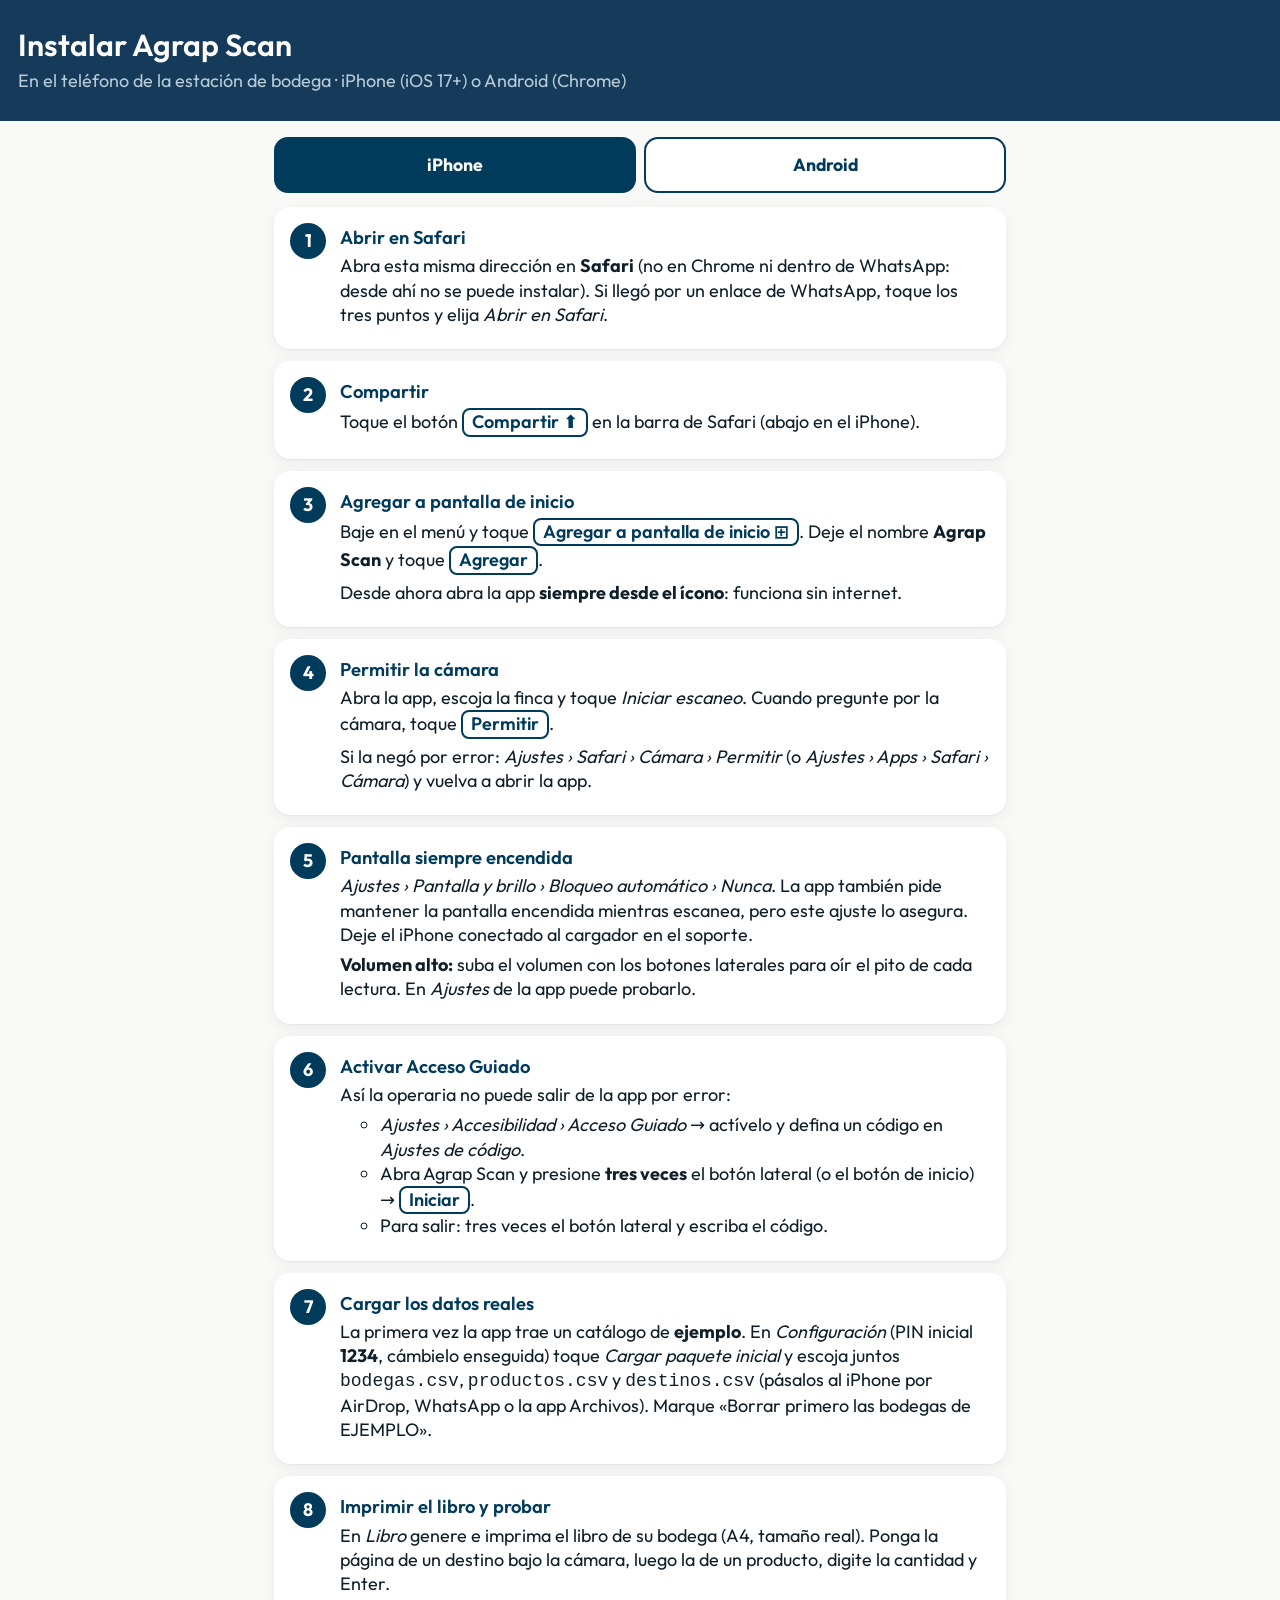
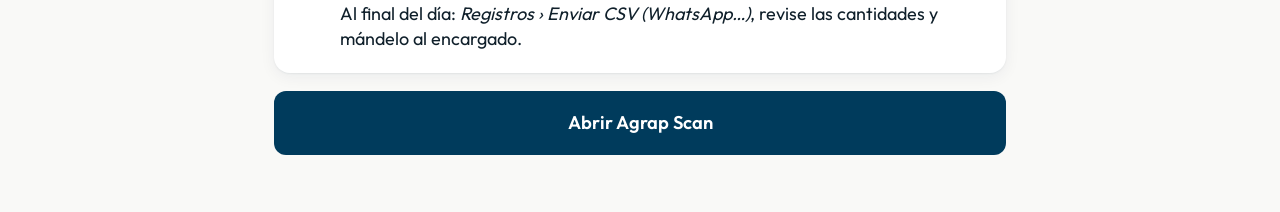
==== commit cae2191b: "v1.9.0: la app se llama Agrap Scan - Nombre visible en título, inicio, oficina, guía de instalación," ====
--- a/instalar.html
+++ b/instalar.html
@@ -3,7 +3,7 @@
 <head>
   <meta charset="utf-8">
   <meta name="viewport" content="width=device-width, initial-scale=1, viewport-fit=cover">
-  <title>Instalar Agrap Salidas</title>
+  <title>Instalar Agrap Scan</title>
   <meta name="theme-color" content="#00283f">
   <link rel="icon" href="iconos/icono-192.png" type="image/png">
   <link rel="apple-touch-icon" href="iconos/apple-touch-icon.png">
@@ -29,7 +29,7 @@
 </head>
 <body>
   <header class="portada">
-    <h1>Instalar Agrap Salidas</h1>
+    <h1>Instalar Agrap Scan</h1>
     <p>En el teléfono de la estación de bodega · iPhone (iOS 17+) o Android (Chrome)</p>
   </header>
   <main class="contenido">
@@ -48,7 +48,7 @@
       </li>
       <li>
         <h2>Agregar a pantalla de inicio</h2>
-        <p>Baje en el menú y toque <span class="tecla-ios">Agregar a pantalla de inicio ⊞</span>. Deje el nombre <strong>Agrap Salidas</strong> y toque <span class="tecla-ios">Agregar</span>.</p>
+        <p>Baje en el menú y toque <span class="tecla-ios">Agregar a pantalla de inicio ⊞</span>. Deje el nombre <strong>Agrap Scan</strong> y toque <span class="tecla-ios">Agregar</span>.</p>
         <p>Desde ahora abra la app <strong>siempre desde el ícono</strong>: funciona sin internet.</p>
       </li>
       <li>
@@ -66,7 +66,7 @@
         <p>Así la operaria no puede salir de la app por error:</p>
         <ul>
           <li><em>Ajustes › Accesibilidad › Acceso Guiado</em> → actívelo y defina un código en <em>Ajustes de código</em>.</li>
-          <li>Abra Agrap Salidas y presione <strong>tres veces</strong> el botón lateral (o el botón de inicio) → <span class="tecla-ios">Iniciar</span>.</li>
+          <li>Abra Agrap Scan y presione <strong>tres veces</strong> el botón lateral (o el botón de inicio) → <span class="tecla-ios">Iniciar</span>.</li>
           <li>Para salir: tres veces el botón lateral y escriba el código.</li>
         </ul>
       </li>
@@ -105,7 +105,7 @@
         <p>Así la operaria no puede salir de la app por error:</p>
         <ul>
           <li><em>Ajustes › Seguridad › Más ajustes de seguridad › Fijar apps</em> (o <em>Fijar pantalla</em>) → actívelo y marque <em>Pedir PIN para dejar de fijar</em>.</li>
-          <li>Abra Agrap Salidas, toque el botón de <em>apps recientes</em> ▢, toque el ícono de la app arriba y elija <span class="tecla-ios">Fijar</span>.</li>
+          <li>Abra Agrap Scan, toque el botón de <em>apps recientes</em> ▢, toque el ícono de la app arriba y elija <span class="tecla-ios">Fijar</span>.</li>
           <li>Para salir: mantenga <em>Atrás</em> y <em>Recientes</em> a la vez (o deslice hacia arriba y mantenga) y escriba el PIN del teléfono.</li>
         </ul>
         <p>Dentro de la app el botón <em>Atrás</em> solo cierra la ventana abierta: no saca de la app.</p>
@@ -121,7 +121,7 @@
         <p>Al final del día: <em>Registros › Enviar CSV</em>, revise las cantidades y escoja WhatsApp.</p>
       </li>
     </ol>
-    <div class="abrir"><a class="btn primario" href="./">Abrir Agrap Salidas</a></div>
+    <div class="abrir"><a class="btn primario" href="./">Abrir Agrap Scan</a></div>
   </main>
   <script>
     // Muestra los pasos del sistema del teléfono (se puede cambiar con los botones).
--- a/css/app.css
+++ b/css/app.css
@@ -1,4 +1,4 @@
-/* Agrap Salidas — formato visual de AGRAP: azul profundo sobre crema, Outfit local.
+/* Agrap Scan — formato visual de AGRAP: azul profundo sobre crema, Outfit local.
    Alto contraste para bodega, tipografía grande, sin animaciones decorativas. */
 
 @font-face { font-family: 'Outfit'; font-weight: 400; font-display: swap; src: url('../fuentes/outfit-400.woff2') format('woff2'); }
@@ -334,6 +334,8 @@
 .cabecera-oficina { cursor: default; }
 .cabecera-oficina span { font-size: 1.25rem; font-weight: 700; }
 .pestanas-3 { grid-template-columns: repeat(3, 1fr); }
+.pestanas-4 { grid-template-columns: repeat(4, 1fr); }
+.pestana[hidden] { display: none; }
 
 /* ---------- ¿Quién recibe? ---------- */
 .franja-recibe { display: flex; align-items: center; justify-content: space-between; gap: 10px; margin-top: 6px; padding-top: 6px; border-top: 1px solid rgba(255,255,255,.2); font-size: 1.15rem; font-weight: 700; }
@@ -356,3 +358,33 @@
 /* En el iPhone el teclado tapa la mitad de abajo: el diálogo del nombre va arriba. */
 .capa:has(.dialogo-persona) { align-items: flex-start; padding-top: calc(10px + var(--seguro-arriba)); }
 .dialogo-persona .persona-sugerencias { max-height: 34vh; }
+
+/* ---------- Jornada ---------- */
+.kpis { display: grid; grid-template-columns: repeat(auto-fit, minmax(150px, 1fr)); gap: 10px; margin-bottom: 10px; }
+.kpi { background: var(--blanco); border-radius: var(--radio); box-shadow: var(--sombra); padding: 14px 16px; border-left: 5px solid var(--azul); }
+.kpi-valor { font-size: 2.1rem; font-weight: 700; color: var(--azul-profundo); line-height: 1.1; font-variant-numeric: tabular-nums; }
+.kpi-rotulo { font-size: .9rem; color: var(--gris); }
+.kpi.kpi-alerta { border-left-color: #c0392b; background: #fdecea; }
+.kpi.kpi-alerta .kpi-valor { color: #a5281b; }
+.tarjeta-alerta { border: 2px solid #e2a19a; background: #fff7f6; }
+td.desvio { color: #a5281b; font-weight: 700; }
+small.sub { display: block; color: var(--gris); font-weight: 400; font-size: .85rem; }
+.tabla-jornada td { vertical-align: top; }
+.dialogo-numero { max-width: 460px; }
+.dialogo-numero .cantidad-fila { margin: 6px 0 12px; }
+.celda-carne .celda-nombre { font-size: 9pt; max-height: none; }
+.lotes-rejilla { display: grid; grid-template-columns: repeat(auto-fill, minmax(64px, 1fr)); gap: 8px; margin: 8px 0; }
+.lote-boton { min-height: 64px; font-size: 1.5rem; font-weight: 700; border-radius: 14px; border: 2px solid var(--linea); background: var(--blanco); color: var(--azul-profundo); }
+.lote-boton[aria-pressed="true"] { background: var(--azul); border-color: var(--azul); color: #fff; }
+.ingreso-fotos { display: grid; grid-template-columns: 1fr 1fr; gap: 8px; }
+.ingreso-fotos img, .ingreso-foto-grande { width: 100%; border-radius: 10px; border: 1px solid var(--linea); }
+.ingresos-lista { display: flex; flex-wrap: wrap; gap: 10px; margin-bottom: 12px; }
+.ingreso { display: flex; align-items: center; gap: 10px; background: var(--blanco); border-radius: 12px; padding: 8px 12px 8px 8px; border: 1px solid var(--linea); }
+.ingreso img { width: 56px; height: 56px; object-fit: cover; border-radius: 8px; }
+.ingreso-oficina { display: grid; grid-template-columns: minmax(0, 1fr) minmax(0, 1fr) minmax(260px, 1.2fr); gap: 14px; align-items: start; padding: 12px 0; border-top: 1px solid var(--linea); }
+@media (max-width: 760px) { .ingreso-oficina { grid-template-columns: 1fr 1fr; } .ingreso-oficina form { grid-column: 1 / -1; } }
+.carne-blanco .celda-nombre { color: #999; font-weight: 400; }
+body[data-modo="personal"] .solo-salidas, body[data-modo="personal"] .acumulado-caja,
+body[data-modo="personal"] #pendientes, body[data-modo="personal"] #bandaPendientes { display: none !important; }
+.lobby-modo { grid-template-columns: auto 1fr; min-height: 120px; }
+.lobby-icono { grid-row: span 2; font-size: 2.6rem; line-height: 1; }
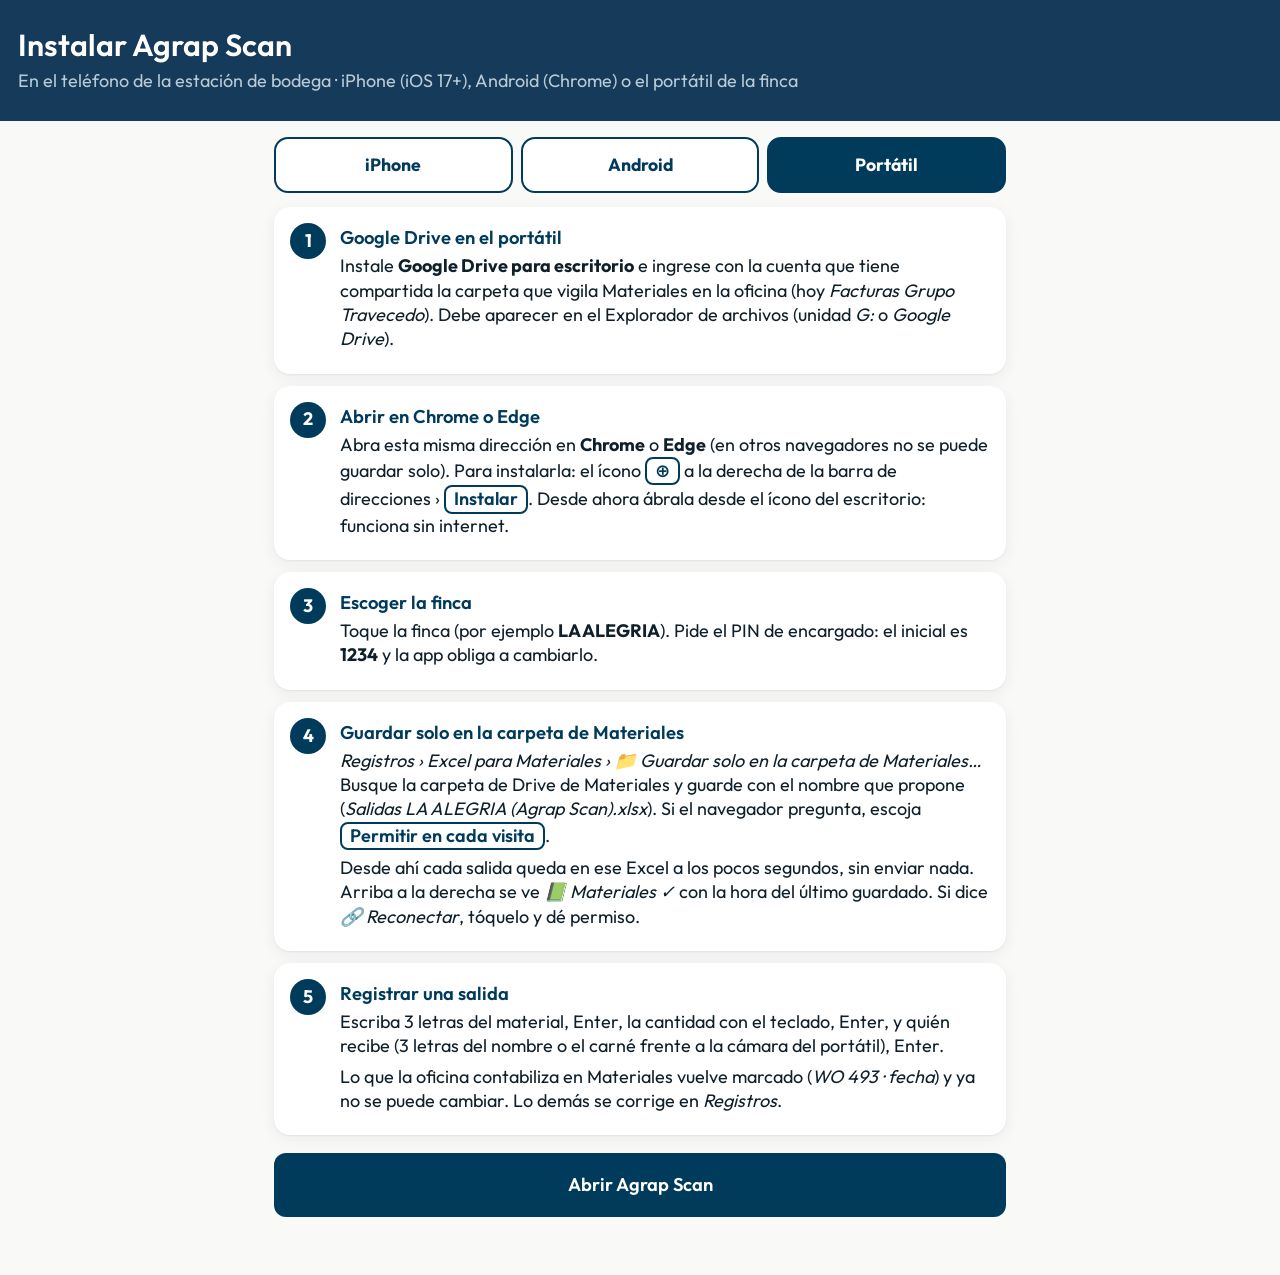
==== commit 9ff3120f: "v2.10.0: La Alegría en portátil — el Excel de salidas llega solo a Materiales - PC (Chrome/Edge): Re" ====
--- a/instalar.html
+++ b/instalar.html
@@ -30,12 +30,13 @@
 <body>
   <header class="portada">
     <h1>Instalar Agrap Scan</h1>
-    <p>En el teléfono de la estación de bodega · iPhone (iOS 17+) o Android (Chrome)</p>
+    <p>En el teléfono de la estación de bodega · iPhone (iOS 17+), Android (Chrome) o el portátil de la finca</p>
   </header>
   <main class="contenido">
     <div class="sistemas" role="group" aria-label="Sistema del teléfono">
       <button type="button" data-sistema="iphone" aria-pressed="true">iPhone</button>
       <button type="button" data-sistema="android" aria-pressed="false">Android</button>
+      <button type="button" data-sistema="pc" aria-pressed="false">Portátil</button>
     </div>
     <ol class="pasos" data-sistema="iphone">
       <li>
@@ -121,6 +122,30 @@
         <p>Al final del día: <em>Registros › Enviar CSV</em>, revise las cantidades y escoja WhatsApp.</p>
       </li>
     </ol>
+    <ol class="pasos" data-sistema="pc" hidden>
+      <li>
+        <h2>Google Drive en el portátil</h2>
+        <p>Instale <strong>Google Drive para escritorio</strong> e ingrese con la cuenta que tiene compartida la carpeta que vigila Materiales en la oficina (hoy <em>Facturas Grupo Travecedo</em>). Debe aparecer en el Explorador de archivos (unidad <em>G:</em> o <em>Google Drive</em>).</p>
+      </li>
+      <li>
+        <h2>Abrir en Chrome o Edge</h2>
+        <p>Abra esta misma dirección en <strong>Chrome</strong> o <strong>Edge</strong> (en otros navegadores no se puede guardar solo). Para instalarla: el ícono <span class="tecla-ios">⊕</span> a la derecha de la barra de direcciones › <span class="tecla-ios">Instalar</span>. Desde ahora ábrala desde el ícono del escritorio: funciona sin internet.</p>
+      </li>
+      <li>
+        <h2>Escoger la finca</h2>
+        <p>Toque la finca (por ejemplo <strong>LA ALEGRIA</strong>). Pide el PIN de encargado: el inicial es <strong>1234</strong> y la app obliga a cambiarlo.</p>
+      </li>
+      <li>
+        <h2>Guardar solo en la carpeta de Materiales</h2>
+        <p><em>Registros › Excel para Materiales › 📁 Guardar solo en la carpeta de Materiales…</em> Busque la carpeta de Drive de Materiales y guarde con el nombre que propone (<em>Salidas LA ALEGRIA (Agrap Scan).xlsx</em>). Si el navegador pregunta, escoja <span class="tecla-ios">Permitir en cada visita</span>.</p>
+        <p>Desde ahí cada salida queda en ese Excel a los pocos segundos, sin enviar nada. Arriba a la derecha se ve <em>📗 Materiales ✓</em> con la hora del último guardado. Si dice <em>🔗 Reconectar</em>, tóquelo y dé permiso.</p>
+      </li>
+      <li>
+        <h2>Registrar una salida</h2>
+        <p>Escriba 3 letras del material, Enter, la cantidad con el teclado, Enter, y quién recibe (3 letras del nombre o el carné frente a la cámara del portátil), Enter.</p>
+        <p>Lo que la oficina contabiliza en Materiales vuelve marcado (<em>WO 493 · fecha</em>) y ya no se puede cambiar. Lo demás se corrige en <em>Registros</em>.</p>
+      </li>
+    </ol>
     <div class="abrir"><a class="btn primario" href="./">Abrir Agrap Scan</a></div>
   </main>
   <script>
@@ -131,6 +156,7 @@
     };
     document.querySelectorAll('.sistemas button').forEach((b) => b.addEventListener('click', () => mostrar(b.dataset.sistema)));
     if (/android/i.test(navigator.userAgent)) mostrar('android');
+    else if (/Windows|Macintosh|Linux|CrOS/.test(navigator.userAgent) && !('ontouchend' in document)) mostrar('pc');
   </script>
 </body>
 </html>
--- a/css/app.css
+++ b/css/app.css
@@ -388,3 +388,137 @@
 body[data-modo="personal"] #pendientes, body[data-modo="personal"] #bandaPendientes { display: none !important; }
 .lobby-modo { grid-template-columns: auto 1fr; min-height: 120px; }
 .lobby-icono { grid-row: span 2; font-size: 2.6rem; line-height: 1; }
+/* Teléfono: nada más ancho que la pantalla; las tablas anchas se desplazan dentro de su tarjeta. */
+/* clip y no hidden: hidden convierte al body en contenedor de scroll y la cabecera deja de quedar fija. */
+html, body { overflow-x: clip; }
+.tarjeta { max-width: 100%; overflow-x: auto; }
+.capa .dialogo { max-width: min(600px, calc(100vw - 24px)); }
+.lobby-finca.lobby-nueva { border-style: dashed; border-color: var(--amarillo); }
+
+
+/* ================= v2.0.1 · interfaz más compacta para el teléfono ================= */
+:root { --alto-cabecera: 64px; }
+
+/* Cabecera: una línea para la finca y otra para el modo, nunca más alta. */
+.cabecera { padding-top: calc(6px + var(--seguro-arriba)); padding-bottom: 6px; gap: 8px; }
+.cabecera-bodega #bodegaActiva { font-size: 1.2rem; }
+.cabecera-bodega small { white-space: nowrap; overflow: hidden; text-overflow: ellipsis; max-width: 100%; }
+.indicador { padding: 6px 10px; font-size: .85rem; }
+
+/* Franja del despacho: id + lote arriba, la labor grande. */
+.franja-destino { top: var(--alto-cabecera); padding: 8px 14px 10px; }
+.franja-top { display: flex; align-items: center; gap: 8px; flex-wrap: wrap; }
+.franja-id { font-weight: 700; font-size: .95rem; color: var(--amarillo); }
+.franja-chip { background: rgba(255,255,255,.14); border-radius: 999px; padding: 2px 10px; font-size: .9rem; font-weight: 600; }
+.franja-otra { background: var(--amarillo); color: var(--azul-profundo); }
+.franja-labor { font-size: 1.35rem; font-weight: 700; line-height: 1.15; margin-top: 4px; }
+.franja-vacia { font-size: 1.1rem; }
+
+/* Mensaje de lectura y último producto: menos aire. */
+.mensaje-lectura { margin-top: 8px; padding: 10px 12px; font-size: 1rem; min-height: 0; }
+.mensaje-lectura.error { font-size: 1.05rem; }
+.ultimo { margin-top: 8px; padding: 10px 14px; }
+.ultimo-nombre { font-size: 1.25rem; }
+.ultimo-cant { font-size: 1.7rem; line-height: 1.1; }
+.acumulado-caja { margin-top: 8px; padding: 10px 12px; }
+.tabla-acumulado td { font-size: .95rem; padding: 7px 4px; }
+.tabla-acumulado td.num:nth-child(2) { font-size: 1.1rem; }
+.acciones-escaneo { padding: 10px 12px 12px; }
+
+@media (max-width: 600px) {
+  .camara { height: 30vh; min-height: 190px; }
+  .guia { inset: 12% 18%; }
+  .pantalla { padding: 10px; }
+  .tarjeta { padding: 14px; border-radius: 16px; }
+  h2 { font-size: 1.2rem; }
+}
+
+/* Lobby: nombre centrado cuando no hay subtítulo. */
+.lobby-finca { align-content: center; min-height: 84px; }
+.lobby-sub:empty { display: none; }
+.lobby-finca:has(.lobby-sub:empty) .lobby-codigo { grid-row: auto; }
+
+/* Pestañas: la activa con fondo, más fácil de ver con guantes y sol. */
+.pestana { min-height: 64px; }
+.pestana.activa { color: var(--azul); background: #e7eef4; box-shadow: inset 0 3px 0 var(--azul); }
+@media (max-width: 600px) {
+  .kpis { grid-template-columns: 1fr 1fr; gap: 8px; }
+  .kpi { padding: 10px 12px; }
+  .kpi-valor { font-size: 1.7rem; }
+  .kpi-rotulo { font-size: .82rem; }
+}
+
+/* Libro: ningún texto se encoge ni se monta sobre otro. QR de 28 mm (se lee igual) para que
+   quepan nombres de dos líneas y los destinos con finca, lote y labor. */
+.celda { padding: 2mm 2.5mm 1.5mm; }
+.celda > * { flex-shrink: 0; }
+.qr svg { width: 28mm; height: 28mm; }
+.celda-nombre { font-size: 9.5pt; line-height: 1.1; margin-top: 1mm; max-height: 2.2em; }
+.celda-linea { font-size: 8.5pt; line-height: 1.12; }
+.celda-destino .qr svg { width: 25mm; height: 25mm; }
+.celda-destino .celda-nombre { max-height: 1.15em; }
+
+/* Botón Atrás de la cabecera (volver a escoger Salidas o Personal). */
+.btn-atras {
+  flex: none; display: inline-flex; align-items: center; gap: 4px; min-height: 44px; padding: 0 12px 0 10px;
+  border-radius: 12px; border: 2px solid rgba(255,255,255,.35); background: rgba(255,255,255,.1);
+  color: #fff; font-size: 1.25rem; font-weight: 700; cursor: pointer; touch-action: manipulation;
+}
+.btn-atras span { font-size: .9rem; }
+.btn-atras:active { background: rgba(255,255,255,.25); }
+@media (max-width: 380px) { .btn-atras span { display: none; } }
+@media (max-width: 600px) { .cabecera > .version { display: none; } }
+
+/* Traspaso por QR (oficina → teléfono) */
+.dialogo-traspaso { max-width: 640px; text-align: center; }
+.traspaso-qr svg { width: min(70vh, 520px, 86vw); height: auto; display: block; margin: 8px auto; background: #fff; }
+.traspaso-cuenta { font-weight: 700; color: var(--azul); }
+.qr-grande svg { width: 72mm; height: 72mm; } .comando { padding: 4mm 0; }
+
+/* Número sugerido (se acepta con Enter; la primera tecla lo reemplaza) */
+.cantidad-visor.sugerido { color: #8a96a0; }
+
+/* Quién recibe: aviso de escanear el carné */
+.persona-aviso { background: var(--azul); color: #fff; border-radius: 12px; padding: 12px 14px; font-size: 1.15rem; font-weight: 700; margin-bottom: 10px; text-align: center; }
+
+/* Opciones de la lista: el detalle (código, carné) debajo del nombre */
+.persona-opcion { flex-direction: column; align-items: flex-start; gap: 2px; }
+.persona-opcion small { white-space: normal; }
+
+/* Cámara en vivo dentro de «¿Quién recibe?» para apuntar el carné */
+.persona-camara { position: relative; background: #000; border-radius: 12px; overflow: hidden; height: 30vh; min-height: 170px; margin-bottom: 10px; }
+.persona-camara video { width: 100%; height: 100%; object-fit: cover; display: block; }
+.persona-guia { position: absolute; inset: 12% 22%; border: 3px solid var(--amarillo); border-radius: 12px; pointer-events: none; }
+.dialogo-persona:has(.persona-camara) .persona-sugerencias { max-height: 22vh; }
+
+.lobby-respaldo { grid-column: 1 / -1; color: var(--amarillo); font-size: .95rem; margin: 6px 2px 0; }
+
+/* Correo del cierre */
+.tarjeta-correo { border: 3px solid var(--azul); }
+.correo-cola { color: #7a5600; font-weight: 600; }
+.dialogo-correo { max-width: 760px; }
+.correo-previa { border: 1px solid var(--linea); border-radius: 10px; max-height: 50vh; overflow: auto; margin-top: 8px; }
+
+textarea.firma { width: 100%; min-height: 80px; border: 2px solid var(--linea); border-radius: 10px; padding: 8px 12px; font: inherit; }
+.btn-simulador { min-height: 40px; font-size: .9rem; text-decoration: none; }
+
+/* Salidas: buscador de materiales en vez de cámara */
+body[data-modo="salidas"] .pantalla[data-pantalla="escanear"] .camara { display: none; }
+.solo-salidas-bloque { display: none; }
+body[data-modo="salidas"] .solo-salidas-bloque { display: block; }
+.buscador-material { padding: 10px 12px 0; }
+.buscador-material input { width: 100%; min-height: 60px; font-size: 1.35rem; font-weight: 600; border: 3px solid var(--azul); border-radius: 14px; padding: 8px 16px; background: var(--blanco); }
+.buscador-material input:focus { outline: none; border-color: var(--azul-vivo); }
+.resultados-material { display: flex; flex-direction: column; gap: 8px; margin-top: 8px; }
+.material-titulo { margin: 4px 2px 0; font-size: .85rem; color: var(--gris); text-transform: uppercase; letter-spacing: .05em; }
+.material-opcion { display: flex; flex-direction: column; align-items: flex-start; gap: 2px; min-height: 60px; padding: 10px 16px; border-radius: 14px; border: 2px solid var(--linea); background: var(--blanco); text-align: left; cursor: pointer; touch-action: manipulation; }
+.material-opcion:active { background: #e8edf1; }
+.material-nombre { font-size: 1.2rem; font-weight: 700; color: var(--azul-profundo); }
+.material-opcion small { color: var(--gris); }
+.tarjeta-materiales { border: 3px solid var(--verde); }
+
+/* PC: guardado automático en la carpeta de Materiales */
+.materiales-auto { border: 1px dashed var(--linea); border-radius: 14px; padding: 12px 14px; margin: 10px 0; }
+.materiales-auto p { margin: 0 0 8px; }
+.materiales-auto[data-activo="1"] { border-style: solid; background: var(--verde-fondo); }
+.banda-pendientes[data-accion="reconectar"] { cursor: pointer; text-decoration: underline; }
